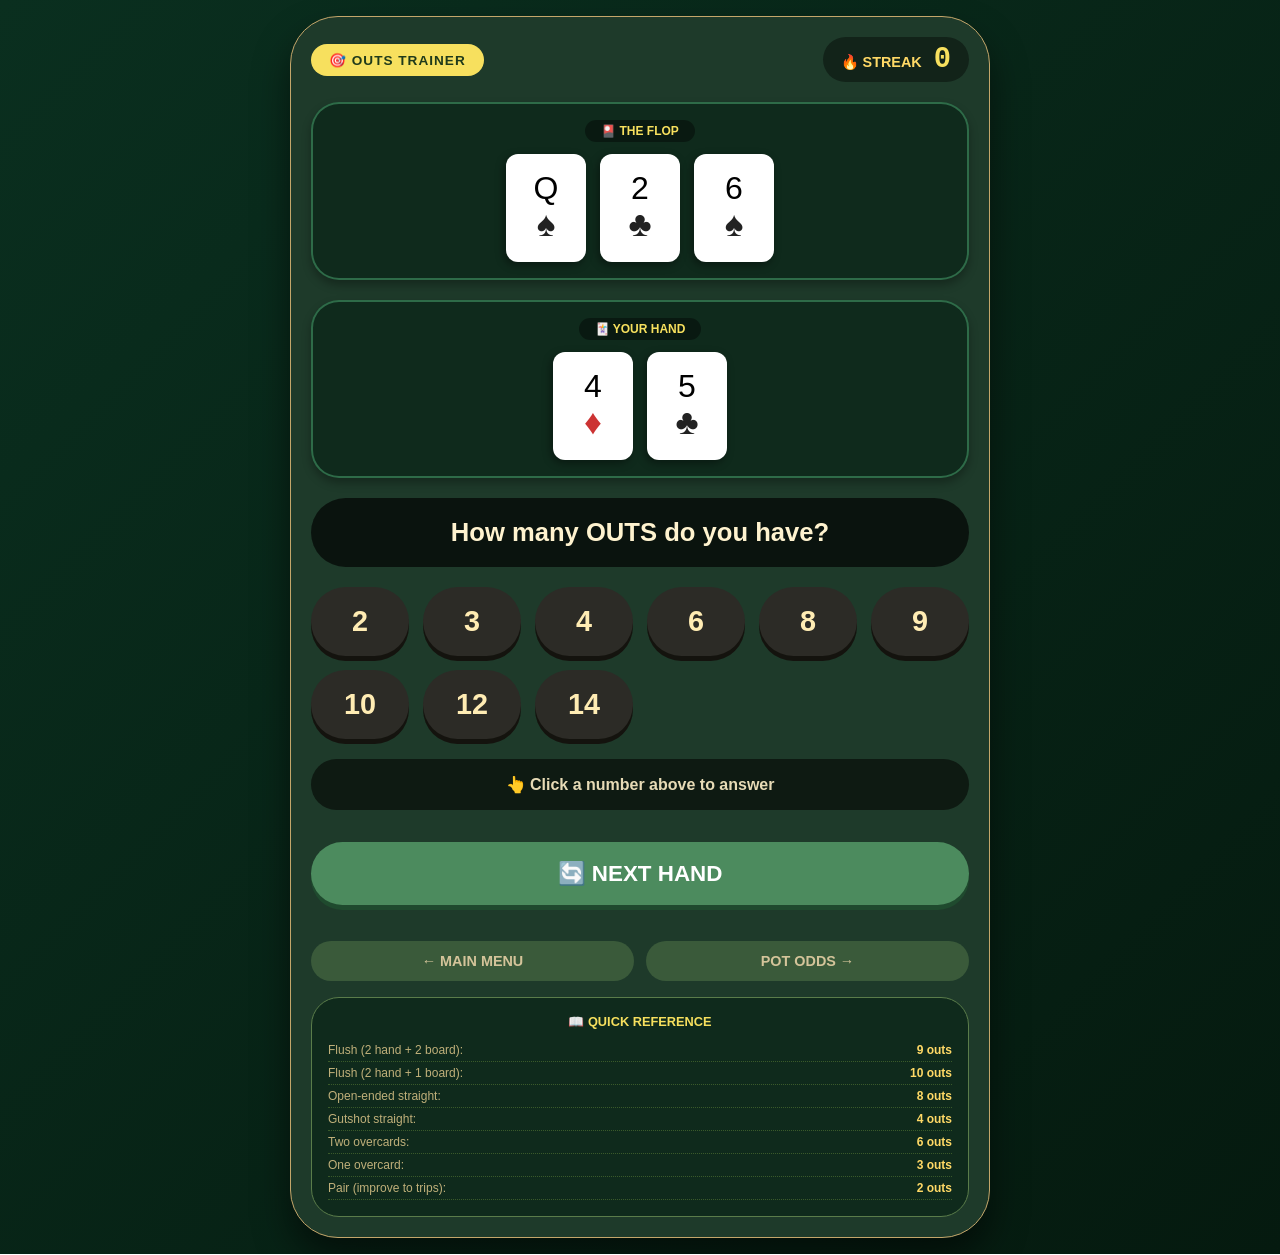
==== outs-trainer/index.html @ c87706bf "add pot odds trainer and main menu" ====
<!doctype html>
<html lang="en">
  <head>
    <meta charset="UTF-8" />
    <meta
      name="viewport"
      content="width=device-width, initial-scale=1.0, user-scalable=yes"
    />
    <title>Outs Trainer</title>
    <link rel="stylesheet" href="../core/styles.css" />
  </head>
  <body>
    <div class="drill-container">
      <div class="header">
        <span class="badge">🎯 OUTS TRAINER</span>
        <div class="streak-box">
          <span class="streak-label">🔥 STREAK</span>
          <span class="streak-count" id="streakCount">0</span>
        </div>
      </div>

      <div class="board-area">
        <div class="section-label">🎴 THE FLOP</div>
        <div class="card-row" id="boardCards"></div>
      </div>

      <div class="hand-area">
        <div class="section-label">🃏 YOUR HAND</div>
        <div class="card-row" id="handCards"></div>
      </div>

      <div class="question-area">
        <div class="question-text" id="questionText">
          How many OUTS do you have?
        </div>
      </div>

      <div class="button-grid" id="buttonGrid">
        <button class="action-btn" data-outs="2">2</button>
        <button class="action-btn" data-outs="3">3</button>
        <button class="action-btn" data-outs="4">4</button>
        <button class="action-btn" data-outs="6">6</button>
        <button class="action-btn" data-outs="8">8</button>
        <button class="action-btn" data-outs="9">9</button>
        <button class="action-btn" data-outs="10">10</button>
        <button class="action-btn" data-outs="12">12</button>
        <button class="action-btn" data-outs="14">14</button>
      </div>

      <div class="feedback-area" id="feedbackArea">
        👆 Click a number above to answer
      </div>

      <button class="next-btn" id="nextBtn">🔄 NEXT HAND</button>

      <div class="nav-buttons">
        <a href="../index.html" class="nav-btn">← MAIN MENU</a>
        <a href="../pot-odds-trainer/index.html" class="nav-btn">POT ODDS →</a>
      </div>

      <div class="reference">
        <div class="ref-title">📖 QUICK REFERENCE</div>
        <div class="ref-row">
          Flush (2 hand + 2 board): <strong>9 outs</strong>
        </div>
        <div class="ref-row">
          Flush (2 hand + 1 board): <strong>10 outs</strong>
        </div>
        <div class="ref-row">Open-ended straight: <strong>8 outs</strong></div>
        <div class="ref-row">Gutshot straight: <strong>4 outs</strong></div>
        <div class="ref-row">Two overcards: <strong>6 outs</strong></div>
        <div class="ref-row">One overcard: <strong>3 outs</strong></div>
        <div class="ref-row">
          Pair (improve to trips): <strong>2 outs</strong>
        </div>
      </div>
    </div>

    <script src="../core/cards.js"></script>
    <script src="outs.js"></script>
  </body>
</html>
---- core/styles.css ----
* {
  box-sizing: border-box;
  user-select: none;
}

body {
  background: linear-gradient(135deg, #0a2f1f 0%, #051a0f 100%);
  font-family: "Segoe UI", "Roboto", "Helvetica Neue", sans-serif;
  display: flex;
  justify-content: center;
  align-items: center;
  min-height: 100vh;
  margin: 0;
  padding: 16px;
}

.drill-container {
  max-width: 700px;
  width: 100%;
  background: #1e3a2a;
  border-radius: 48px;
  padding: 20px;
  box-shadow: 0 20px 35px rgba(0, 0, 0, 0.5);
  border: 1px solid #c4a66a;
}

.header {
  display: flex;
  justify-content: space-between;
  align-items: center;
  margin-bottom: 20px;
  flex-wrap: wrap;
  gap: 12px;
}

.badge {
  background: #f7e05e;
  color: #1f3a1a;
  padding: 8px 18px;
  border-radius: 60px;
  font-weight: bold;
  font-size: 0.85rem;
  letter-spacing: 1px;
}

.streak-box {
  background: #00000066;
  padding: 6px 18px;
  border-radius: 60px;
  display: flex;
  gap: 12px;
  align-items: baseline;
}

.streak-label {
  color: #ffd966;
  font-weight: bold;
  font-size: 0.9rem;
}

.streak-count {
  color: #f7e05e;
  font-size: 1.8rem;
  font-weight: bold;
  font-family: monospace;
}

.board-area,
.hand-area {
  background: #0f2a1c;
  border-radius: 28px;
  padding: 18px 12px;
  margin-bottom: 20px;
  text-align: center;
  box-shadow:
    inset 0 0 0 2px #2e6b48,
    0 5px 10px rgba(0, 0, 0, 0.3);
}

.section-label {
  color: #f7e05e;
  font-weight: bold;
  font-size: 0.75rem;
  margin-bottom: 12px;
  text-transform: uppercase;
  display: inline-block;
  background: #00000066;
  padding: 4px 16px;
  border-radius: 30px;
}

.card-row {
  display: flex;
  justify-content: center;
  gap: 14px;
  flex-wrap: wrap;
}

.poker-card {
  background: white;
  width: 80px;
  height: 108px;
  border-radius: 12px;
  box-shadow: -2px 3px 8px rgba(0, 0, 0, 0.4);
  display: flex;
  flex-direction: column;
  justify-content: center;
  align-items: center;
}

@media (max-width: 500px) {
  .poker-card {
    width: 65px;
    height: 90px;
  }
  .card-rank {
    font-size: 1.8rem;
  }
  .card-suit {
    font-size: 2rem;
  }
}

.card-rank {
  font-size: 2rem;
  line-height: 1;
  margin-top: 6px;
}

.card-suit {
  font-size: 2.2rem;
  margin-bottom: 6px;
}

.suit-red {
  color: #c33;
}
.suit-black {
  color: #222;
}

.question-area {
  background: #000000aa;
  border-radius: 40px;
  padding: 20px;
  text-align: center;
  margin: 16px 0;
}

.question-text {
  font-size: 1.6rem;
  font-weight: bold;
  color: #fff3cf;
}

.button-grid {
  display: grid;
  grid-template-columns: repeat(auto-fit, minmax(85px, 1fr));
  gap: 14px;
  margin: 20px 0;
}

.action-btn {
  background: #2c2b26;
  border: none;
  padding: 18px 0;
  font-size: 1.8rem;
  font-weight: bold;
  color: #ffecb3;
  border-radius: 60px;
  cursor: pointer;
  transition: all 0.05s linear;
  box-shadow: 0 5px 0 #14130e;
}

.action-btn:active {
  transform: translateY(2px);
  box-shadow: 0 2px 0 #14130e;
}

.feedback-area {
  background: #0e1a12;
  padding: 16px;
  border-radius: 40px;
  text-align: center;
  color: #e7dbb6;
  font-weight: bold;
  margin: 16px 0;
  font-size: 1rem;
}

.next-btn {
  width: 100%;
  background: #4c8b5e;
  border: none;
  padding: 18px;
  font-size: 1.4rem;
  font-weight: bold;
  color: white;
  border-radius: 60px;
  margin: 16px 0;
  cursor: pointer;
  transition: 0.05s linear;
  box-shadow: 0 5px 0 #1f4a2e;
}

.next-btn:active {
  transform: translateY(2px);
}

.nav-buttons {
  display: flex;
  gap: 12px;
  margin-top: 20px;
}

.nav-btn {
  flex: 1;
  background: #3a5a3a;
  border: none;
  padding: 12px;
  border-radius: 40px;
  color: #d4c49a;
  font-weight: bold;
  cursor: pointer;
  text-align: center;
  text-decoration: none;
  font-size: 0.9rem;
}

.nav-btn:active {
  transform: translateY(1px);
}

.reference {
  background: #0f2a1c;
  border-radius: 28px;
  padding: 16px;
  margin-top: 16px;
  border: 1px solid #5a7c4a;
}

.ref-title {
  color: #f7e05e;
  font-weight: bold;
  margin-bottom: 10px;
  font-size: 0.8rem;
  text-align: center;
}

.ref-row {
  color: #c0b07a;
  font-size: 0.75rem;
  padding: 4px 0;
  display: flex;
  justify-content: space-between;
  border-bottom: 1px dotted #3a5a2a;
}

.ref-row strong {
  color: #ffd966;
}
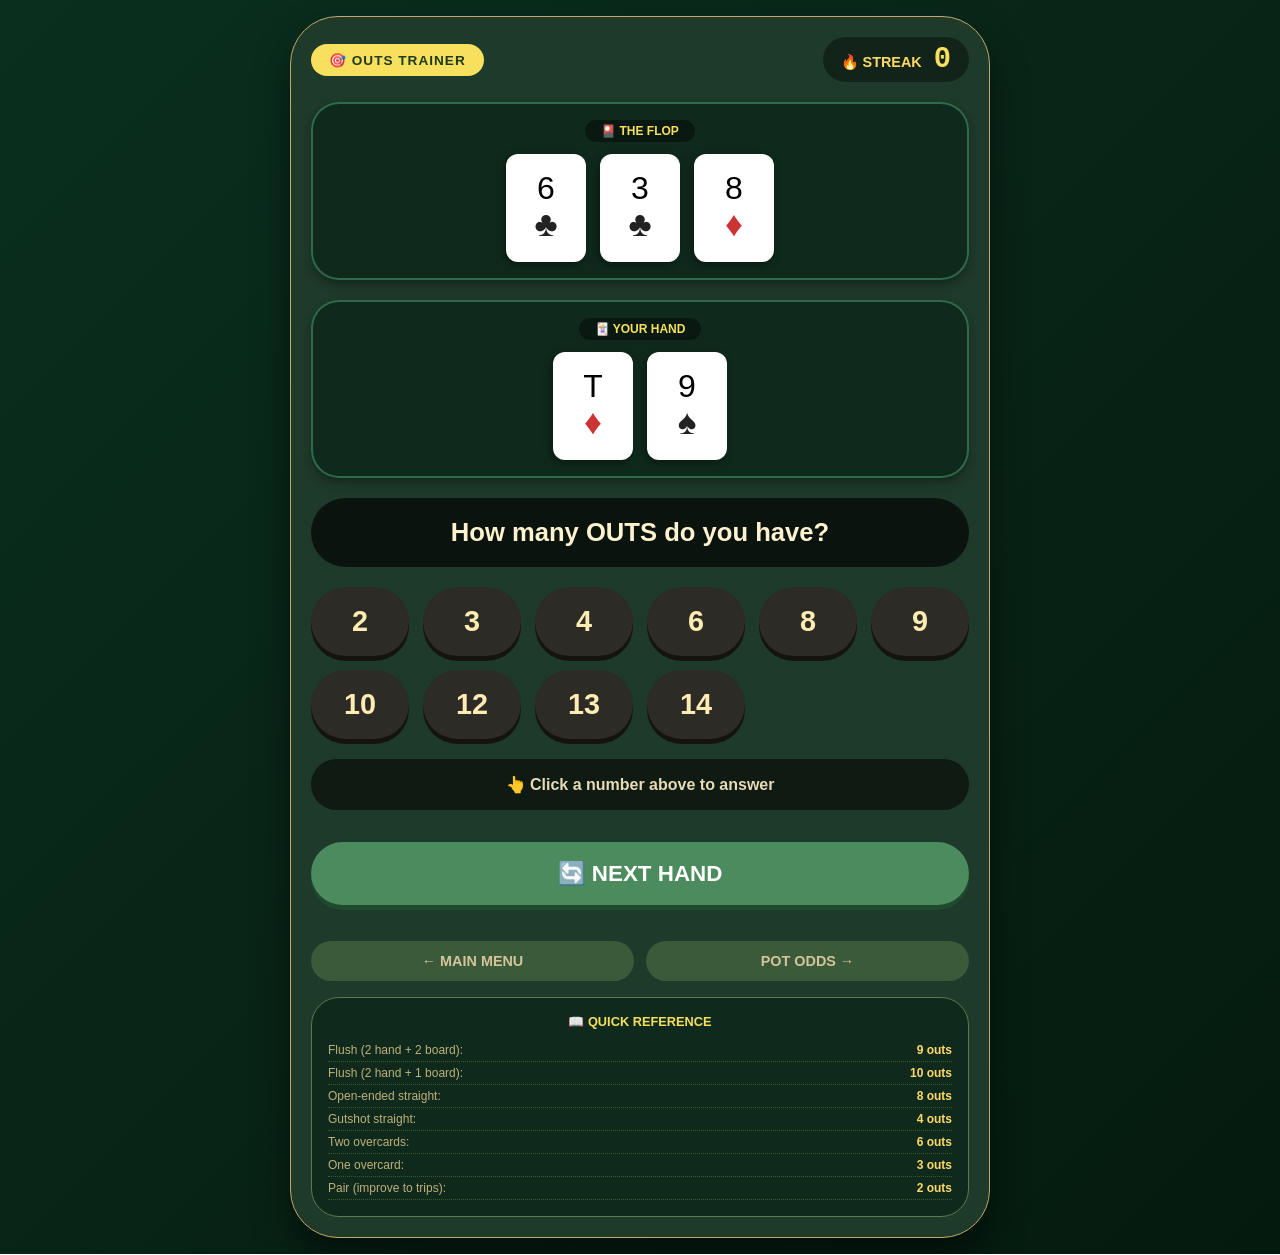
==== commit 18f2c780: "Add button for data-outs value 13" ====
--- a/outs-trainer/index.html
+++ b/outs-trainer/index.html
@@ -44,6 +44,7 @@
         <button class="action-btn" data-outs="9">9</button>
         <button class="action-btn" data-outs="10">10</button>
         <button class="action-btn" data-outs="12">12</button>
+        <button class="action-btn" data-outs="13">13</button>
         <button class="action-btn" data-outs="14">14</button>
       </div>
 
